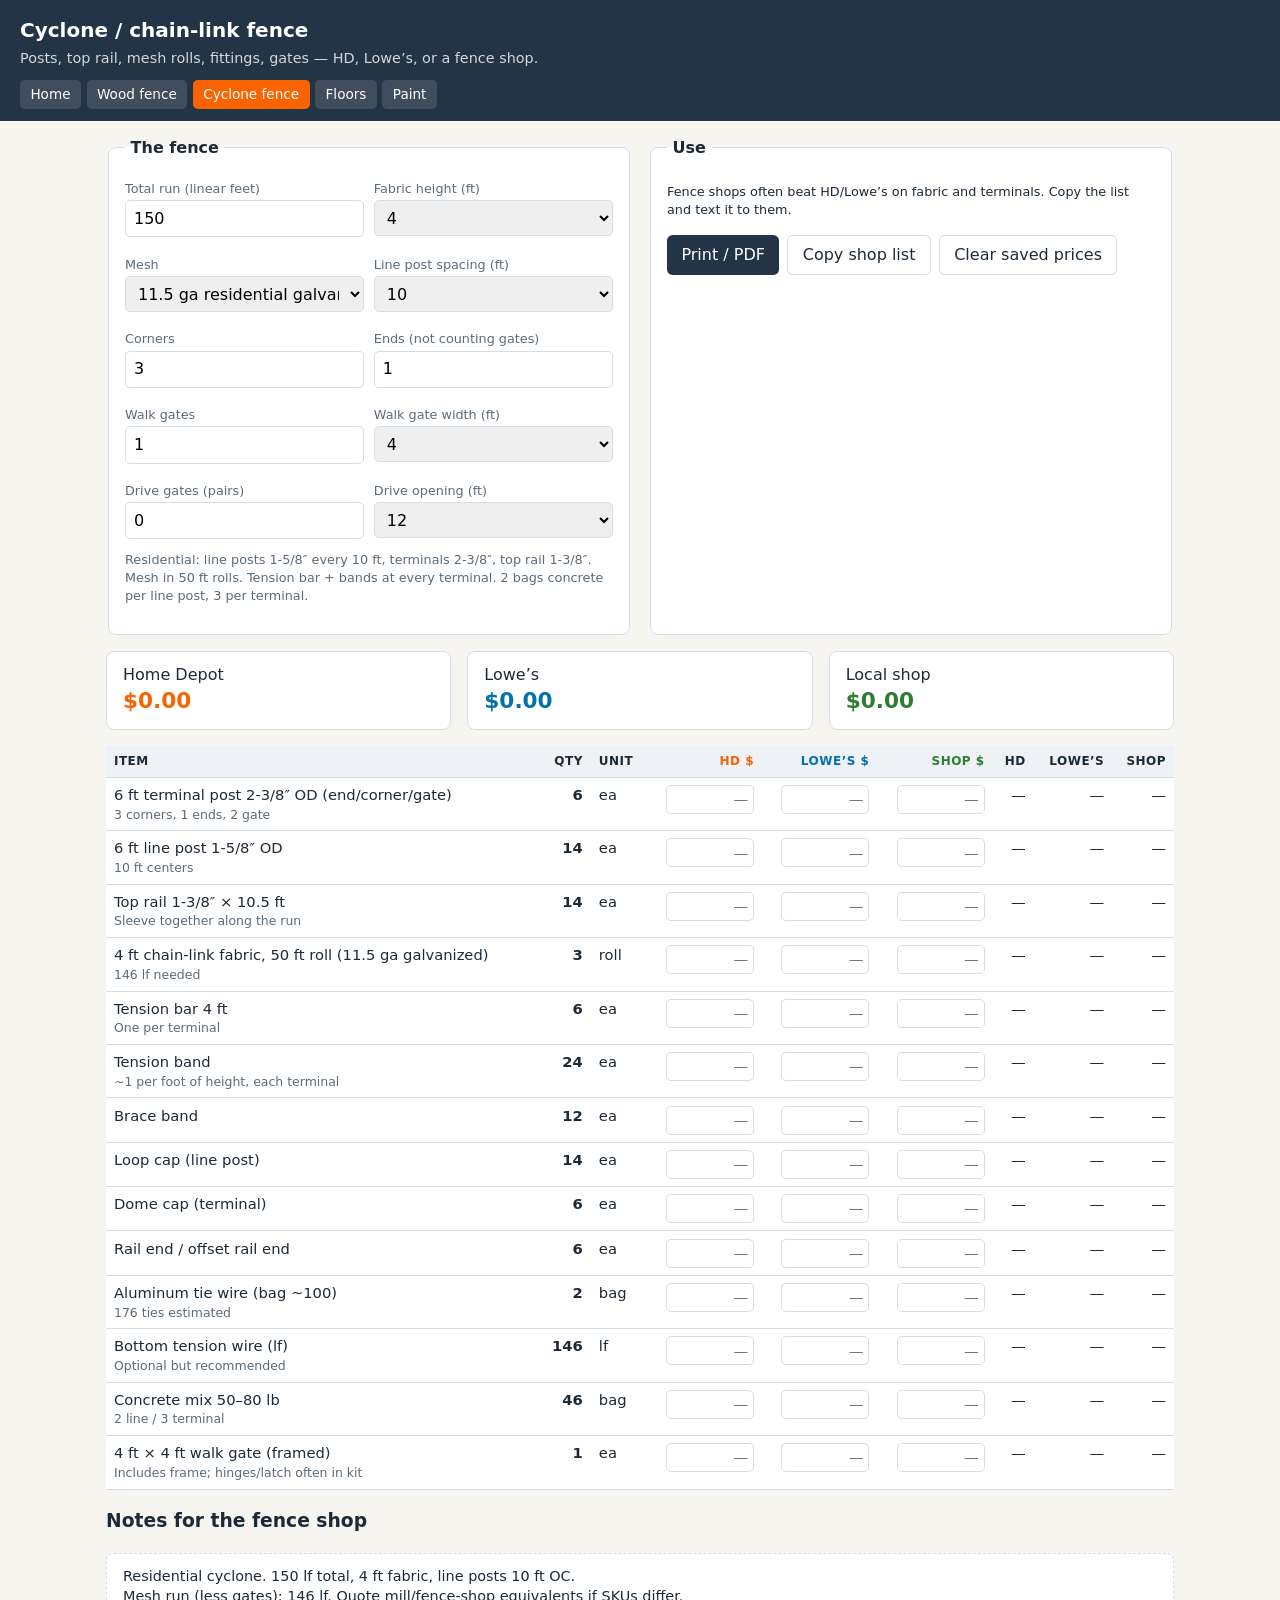
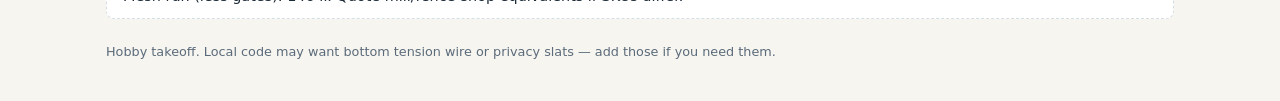
==== chainlink.html @ d181517a "Add files via upload" ====
<!DOCTYPE html>
<html lang="en">
<head>
  <meta charset="utf-8">
  <meta name="viewport" content="width=device-width, initial-scale=1">
  <title>Cyclone / chain-link fence</title>
  <link rel="stylesheet" href="styles.css">
</head>
<body>
  <header>
    <h1>Cyclone / chain-link fence</h1>
    <p>Posts, top rail, mesh rolls, fittings, gates — HD, Lowe’s, or a fence shop.</p>
    <nav>
      <a href="index.html">Home</a>
      <a href="fence.html">Wood fence</a>
      <a class="active" href="chainlink.html">Cyclone fence</a>
      <a href="flooring.html">Floors</a>
      <a href="paint.html">Paint</a>
    </nav>
  </header>
  <div class="wrap">
    <div class="grid no-print">
      <fieldset>
        <legend>The fence</legend>
        <div class="row2">
          <div>
            <label for="length">Total run (linear feet)</label>
            <input id="length" type="number" min="1" step="1" value="150">
          </div>
          <div>
            <label for="height">Fabric height (ft)</label>
            <select id="height">
              <option value="4" selected>4</option>
              <option value="5">5</option>
              <option value="6">6</option>
            </select>
          </div>
          <div>
            <label for="gauge">Mesh</label>
            <select id="gauge">
              <option value="11.5" selected>11.5 ga residential galvanized</option>
              <option value="9">9 ga heavier</option>
              <option value="vinyl">Vinyl-coated 11.5 ga</option>
            </select>
          </div>
          <div>
            <label for="spacing">Line post spacing (ft)</label>
            <select id="spacing">
              <option value="8">8</option>
              <option value="10" selected>10</option>
            </select>
          </div>
          <div>
            <label for="corners">Corners</label>
            <input id="corners" type="number" min="0" value="3">
          </div>
          <div>
            <label for="ends">Ends (not counting gates)</label>
            <input id="ends" type="number" min="0" value="1">
          </div>
          <div>
            <label for="gates">Walk gates</label>
            <input id="gates" type="number" min="0" value="1">
          </div>
          <div>
            <label for="gatew">Walk gate width (ft)</label>
            <select id="gatew">
              <option value="3">3</option>
              <option value="4" selected>4</option>
            </select>
          </div>
          <div>
            <label for="dgates">Drive gates (pairs)</label>
            <input id="dgates" type="number" min="0" value="0">
          </div>
          <div>
            <label for="dgatew">Drive opening (ft)</label>
            <select id="dgatew">
              <option value="10">10</option>
              <option value="12" selected>12</option>
              <option value="14">14</option>
            </select>
          </div>
        </div>
        <p class="hint">Residential: line posts 1-5/8″ every 10 ft, terminals 2-3/8″, top rail 1-3/8″. Mesh in 50 ft rolls. Tension bar + bands at every terminal. 2 bags concrete per line post, 3 per terminal.</p>
      </fieldset>
      <fieldset>
        <legend>Use</legend>
        <p class="hint" style="color:var(--ink)">Fence shops often beat HD/Lowe’s on fabric and terminals. Copy the list and text it to them.</p>
        <div class="actions">
          <button type="button" onclick="window.print()">Print / PDF</button>
          <button type="button" class="ghost" id="copyBtn">Copy shop list</button>
          <button type="button" class="ghost" id="resetPrices">Clear saved prices</button>
        </div>
      </fieldset>
    </div>
    <div class="totals" id="totals"></div>
    <div style="overflow-x:auto;">
      <table id="list">
        <thead>
          <tr>
            <th>Item</th><th class="num">Qty</th><th>Unit</th>
            <th class="num col-hd">HD $</th><th class="num col-lw">Lowe’s $</th><th class="num col-ml">Shop $</th>
            <th class="num">HD</th><th class="num">Lowe’s</th><th class="num">Shop</th>
          </tr>
        </thead>
        <tbody></tbody>
      </table>
    </div>
    <h3>Notes for the fence shop</h3>
    <div class="notes" id="notes"></div>
    <footer>Hobby takeoff. Local code may want bottom tension wire or privacy slats — add those if you need them.</footer>
  </div>
  <script src="common.js"></script>
  <script>
    const KEY = 'chainlinkPrices.v1';
    function takeoff() {
      const length = +HJ.$('length').value;
      const height = +HJ.$('height').value;
      const spacing = +HJ.$('spacing').value;
      const corners = +HJ.$('corners').value;
      const ends = +HJ.$('ends').value;
      const gates = +HJ.$('gates').value;
      const gatew = +HJ.$('gatew').value;
      const dgates = +HJ.$('dgates').value;
      const dgatew = +HJ.$('dgatew').value;
      const gauge = HJ.$('gauge').value;
      const gateOpen = gates * gatew + dgates * dgatew;
      const run = Math.max(0, length - gateOpen);
      const terminals = corners + ends + gates * 2 + dgates * 2;
      const linePosts = Math.max(0, HJ.ceil(run / spacing) - 1);
      const meshLf = HJ.ceil(run);
      const rolls = HJ.ceil(meshLf / 50);
      const topRail = HJ.ceil(run / 10.5); // 10.5 ft sticks typical
      const ties = HJ.ceil(run * (height >= 6 ? 1.5 : 1.2));
      const meshLabel = height + ' ft chain-link fabric, 50 ft roll (' +
        (gauge === 'vinyl' ? 'vinyl-coated 11.5 ga' : gauge + ' ga galvanized') + ')';
      const items = [
        { id: 'term', name: (height + 2) + ' ft terminal post 2-3/8″ OD (end/corner/gate)', qty: terminals, unit: 'ea', note: corners + ' corners, ' + ends + ' ends, ' + (gates * 2 + dgates * 2) + ' gate' },
        { id: 'line', name: (height + 2) + ' ft line post 1-5/8″ OD', qty: linePosts, unit: 'ea', note: spacing + ' ft centers' },
        { id: 'rail', name: 'Top rail 1-3/8″ × 10.5 ft', qty: topRail, unit: 'ea', note: 'Sleeve together along the run' },
        { id: 'mesh', name: meshLabel, qty: rolls, unit: 'roll', note: meshLf + ' lf needed' },
        { id: 'bar', name: 'Tension bar ' + height + ' ft', qty: terminals, unit: 'ea', note: 'One per terminal' },
        { id: 'band', name: 'Tension band', qty: terminals * Math.max(3, height), unit: 'ea', note: '~1 per foot of height, each terminal' },
        { id: 'brace', name: 'Brace band', qty: terminals * 2, unit: 'ea', note: '' },
        { id: 'capl', name: 'Loop cap (line post)', qty: linePosts, unit: 'ea', note: '' },
        { id: 'capt', name: 'Dome cap (terminal)', qty: terminals, unit: 'ea', note: '' },
        { id: 'rend', name: 'Rail end / offset rail end', qty: terminals, unit: 'ea', note: '' },
        { id: 'tie', name: 'Aluminum tie wire (bag ~100)', qty: HJ.ceil(ties / 100), unit: 'bag', note: ties + ' ties estimated' },
        { id: 'wire', name: 'Bottom tension wire (lf)', qty: HJ.ceil(run), unit: 'lf', note: 'Optional but recommended' },
        { id: 'conc', name: 'Concrete mix 50–80 lb', qty: linePosts * 2 + terminals * 3, unit: 'bag', note: '2 line / 3 terminal' },
        { id: 'wgate', name: height + ' ft × ' + gatew + ' ft walk gate (framed)', qty: gates, unit: 'ea', note: 'Includes frame; hinges/latch often in kit' },
        { id: 'dgate', name: height + ' ft × ' + dgatew + ' ft double drive gate', qty: dgates, unit: 'ea', note: 'Pair' }
      ].filter(function (it) { return it.qty > 0; });
      const notes = 'Residential cyclone. ' + length + ' lf total, ' + height + ' ft fabric, line posts ' + spacing + ' ft OC.\nMesh run (less gates): ' + run + ' lf. Quote mill/fence-shop equivalents if SKUs differ.';
      return { items, notes };
    }
    function rebuild() {
      const t = takeoff();
      HJ.renderTable(t.items, KEY, t.notes);
    }
    window.rebuild = rebuild;
    ['length','height','gauge','spacing','corners','ends','gates','gatew','dgates','dgatew'].forEach(function (id) {
      HJ.$(id).addEventListener('input', rebuild);
      HJ.$(id).addEventListener('change', rebuild);
    });
    HJ.wireCopy('copyBtn', function () { const t = takeoff(); return HJ.millText('CYCLONE FENCE — shop quote', t.items, t.notes); });
    HJ.wireReset('resetPrices', KEY, rebuild);
    rebuild();
  </script>
</body>
</html>
---- styles.css ----
:root {
  --ink: #1c2a38;
  --muted: #5b6b7a;
  --line: #d5dde4;
  --hd: #f96302;
  --lowes: #0471af;
  --mill: #2e7d32;
  --paper: #f7f5f0;
}
* { box-sizing: border-box; }
body {
  margin: 0;
  font: 16px/1.4 "Segoe UI", system-ui, sans-serif;
  color: var(--ink);
  background: var(--paper);
}
header {
  background: #243447;
  color: #fff;
  padding: 1rem 1.25rem 0;
}
header h1 { margin: 0; font-size: 1.25rem; font-weight: 650; }
header p { margin: .25rem 0 .75rem; opacity: .8; font-size: .9rem; }
nav {
  display: flex;
  flex-wrap: wrap;
  gap: .35rem;
  padding-bottom: .75rem;
}
nav a {
  color: #fff;
  text-decoration: none;
  font-size: .85rem;
  padding: .3rem .65rem;
  border-radius: .3rem;
  background: rgba(255,255,255,.12);
}
nav a:hover, nav a.active { background: #f96302; }
.wrap { max-width: 1100px; margin: 0 auto; padding: 1rem; }
.grid {
  display: grid;
  grid-template-columns: 1fr 1fr;
  gap: 1rem;
}
@media (max-width: 800px) { .grid { grid-template-columns: 1fr; } }
fieldset {
  border: 1px solid var(--line);
  background: #fff;
  border-radius: .5rem;
  padding: .75rem 1rem 1rem;
}
legend { font-weight: 650; padding: 0 .35rem; }
label { display: block; font-size: .8rem; color: var(--muted); margin: .55rem 0 .15rem; }
input, select, textarea {
  width: 100%;
  padding: .4rem .5rem;
  border: 1px solid var(--line);
  border-radius: .3rem;
  font: inherit;
}
.row2 { display: grid; grid-template-columns: 1fr 1fr; gap: .6rem; }
.row3 { display: grid; grid-template-columns: 1fr 1fr 1fr; gap: .5rem; }
.hint { font-size: .8rem; color: var(--muted); margin-top: .75rem; }
table { width: 100%; border-collapse: collapse; background: #fff; }
th, td { border-bottom: 1px solid var(--line); padding: .45rem .5rem; text-align: left; font-size: .92rem; vertical-align: top; }
th { background: #eef2f6; font-size: .75rem; text-transform: uppercase; letter-spacing: .04em; }
td.num, th.num { text-align: right; white-space: nowrap; }
.col-hd { color: var(--hd); }
.col-lw { color: var(--lowes); }
.col-ml { color: var(--mill); }
input.price { width: 5.5rem; text-align: right; padding: .2rem .3rem; }
.totals { display: flex; gap: 1rem; flex-wrap: wrap; margin: 1rem 0; }
.tot {
  flex: 1;
  min-width: 10rem;
  background: #fff;
  border: 1px solid var(--line);
  border-radius: .5rem;
  padding: .75rem 1rem;
}
.tot b { display: block; font-size: 1.35rem; }
.tot.hd b { color: var(--hd); }
.tot.lw b { color: var(--lowes); }
.tot.ml b { color: var(--mill); }
.win { font-weight: 700; }
.actions { display: flex; gap: .5rem; flex-wrap: wrap; margin: 1rem 0; }
button, .btn {
  background: #243447;
  color: #fff;
  border: 0;
  border-radius: .35rem;
  padding: .5rem .9rem;
  font: inherit;
  cursor: pointer;
}
button.ghost { background: #fff; color: var(--ink); border: 1px solid var(--line); }
.notes { white-space: pre-wrap; background: #fff; border: 1px dashed var(--line); padding: .75rem 1rem; border-radius: .5rem; font-size: .9rem; }
.cards { display: grid; grid-template-columns: repeat(auto-fill, minmax(220px, 1fr)); gap: 1rem; }
.card {
  display: block;
  background: #fff;
  border: 1px solid var(--line);
  border-radius: .5rem;
  padding: 1rem;
  text-decoration: none;
  color: inherit;
}
.card h2 { margin: 0 0 .35rem; font-size: 1.05rem; }
.card p { margin: 0; color: var(--muted); font-size: .9rem; }
.room {
  border: 1px solid var(--line);
  border-radius: .4rem;
  padding: .6rem;
  margin-top: .6rem;
  background: #fafafa;
}
.room h3 { margin: 0 0 .4rem; font-size: .95rem; display: flex; justify-content: space-between; }
footer { color: var(--muted); font-size: .8rem; margin: 1.5rem 0; }
@media print {
  header, .no-print, footer, nav { display: none !important; }
  body { background: #fff; }
  fieldset { break-inside: avoid; }
}
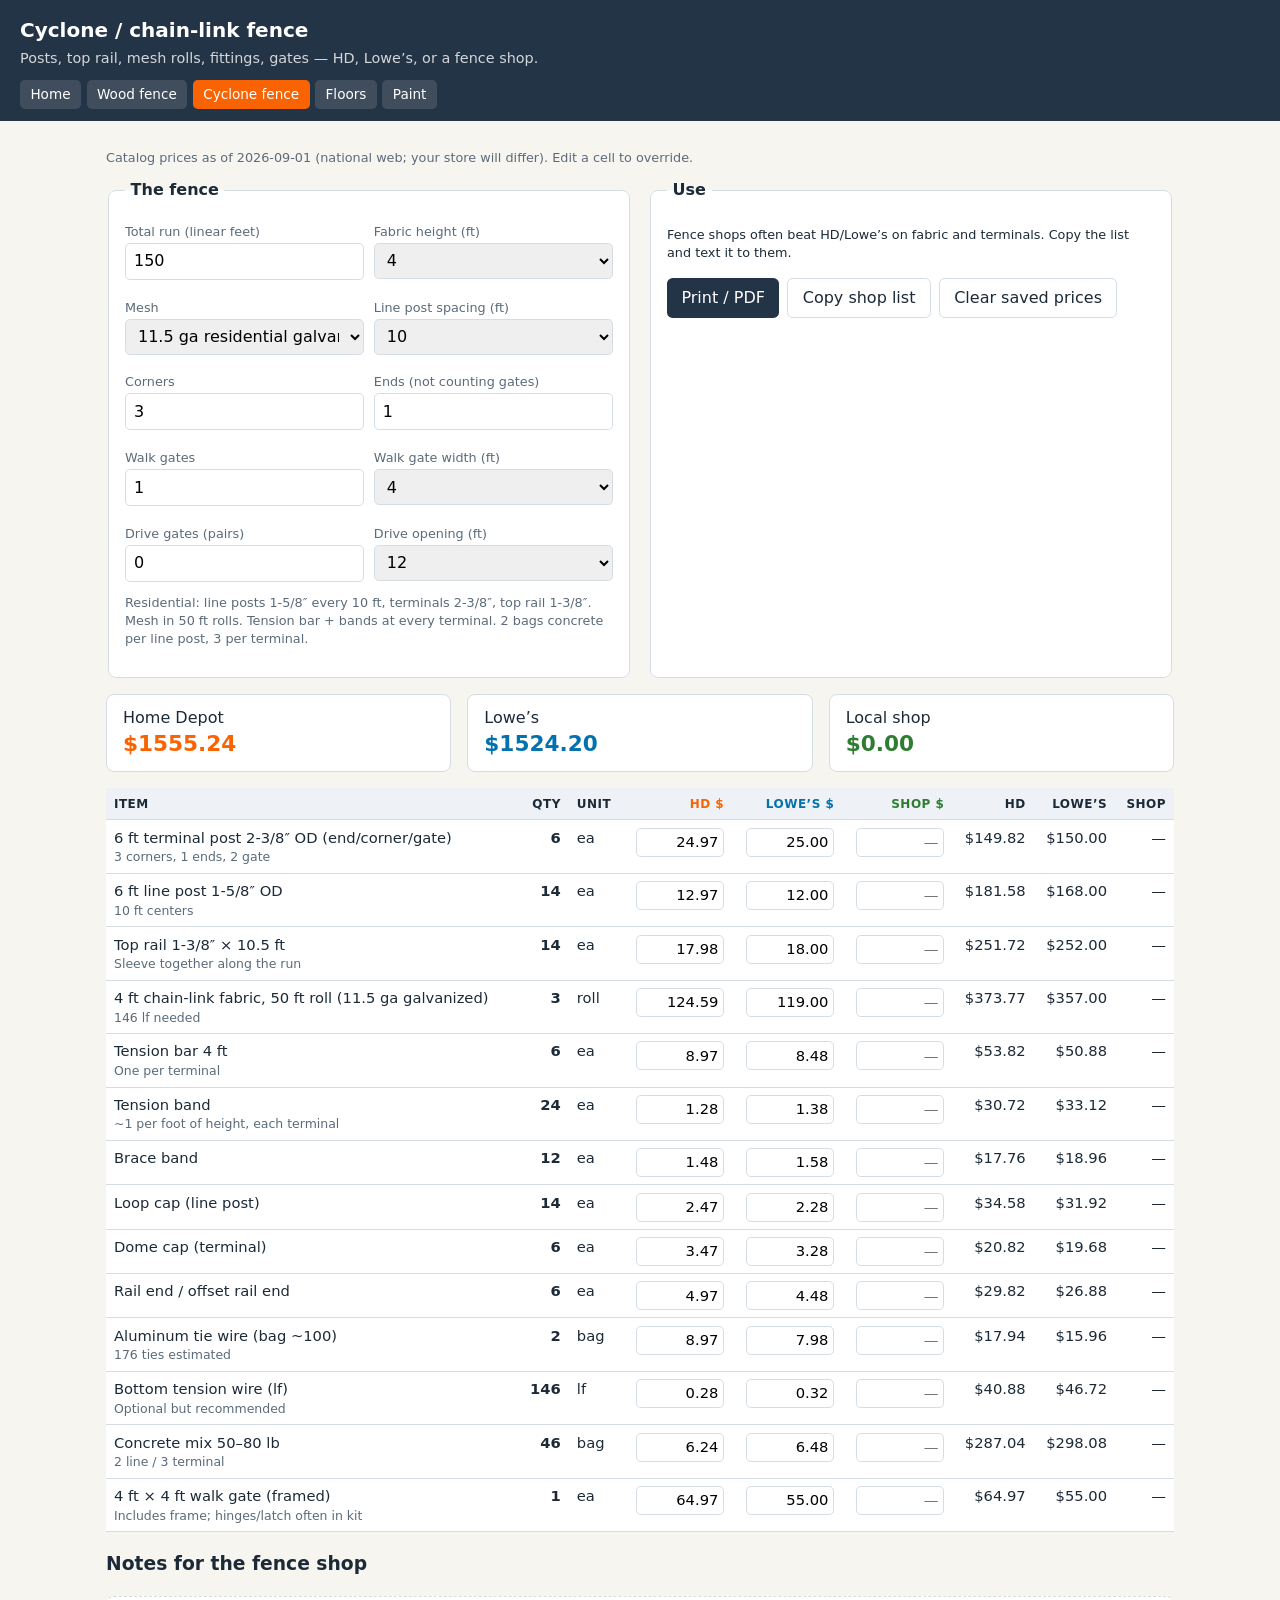
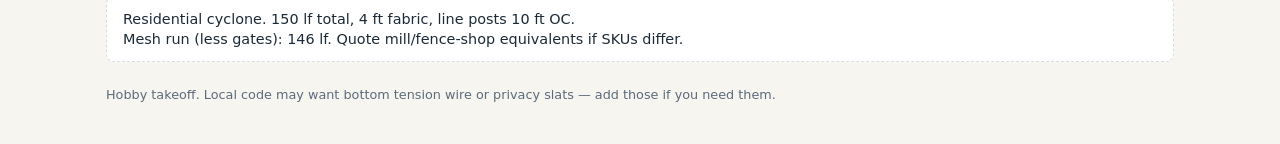
==== commit cdb452fd: "Add files via upload" ====
--- a/chainlink.html
+++ b/chainlink.html
@@ -19,6 +19,7 @@
     </nav>
   </header>
   <div class="wrap">
+    <p class="hint" id="priceAsOf">Loading catalog prices…</p>
     <div class="grid no-print">
       <fieldset>
         <legend>The fence</legend>
@@ -111,6 +112,7 @@
     <div class="notes" id="notes"></div>
     <footer>Hobby takeoff. Local code may want bottom tension wire or privacy slats — add those if you need them.</footer>
   </div>
+  <script src="prices.js"></script>
   <script src="common.js"></script>
   <script>
     const KEY = 'chainlinkPrices.v1';
@@ -166,7 +168,7 @@
     });
     HJ.wireCopy('copyBtn', function () { const t = takeoff(); return HJ.millText('CYCLONE FENCE — shop quote', t.items, t.notes); });
     HJ.wireReset('resetPrices', KEY, rebuild);
-    rebuild();
+    HJ.loadCatalog(rebuild);
   </script>
 </body>
 </html>
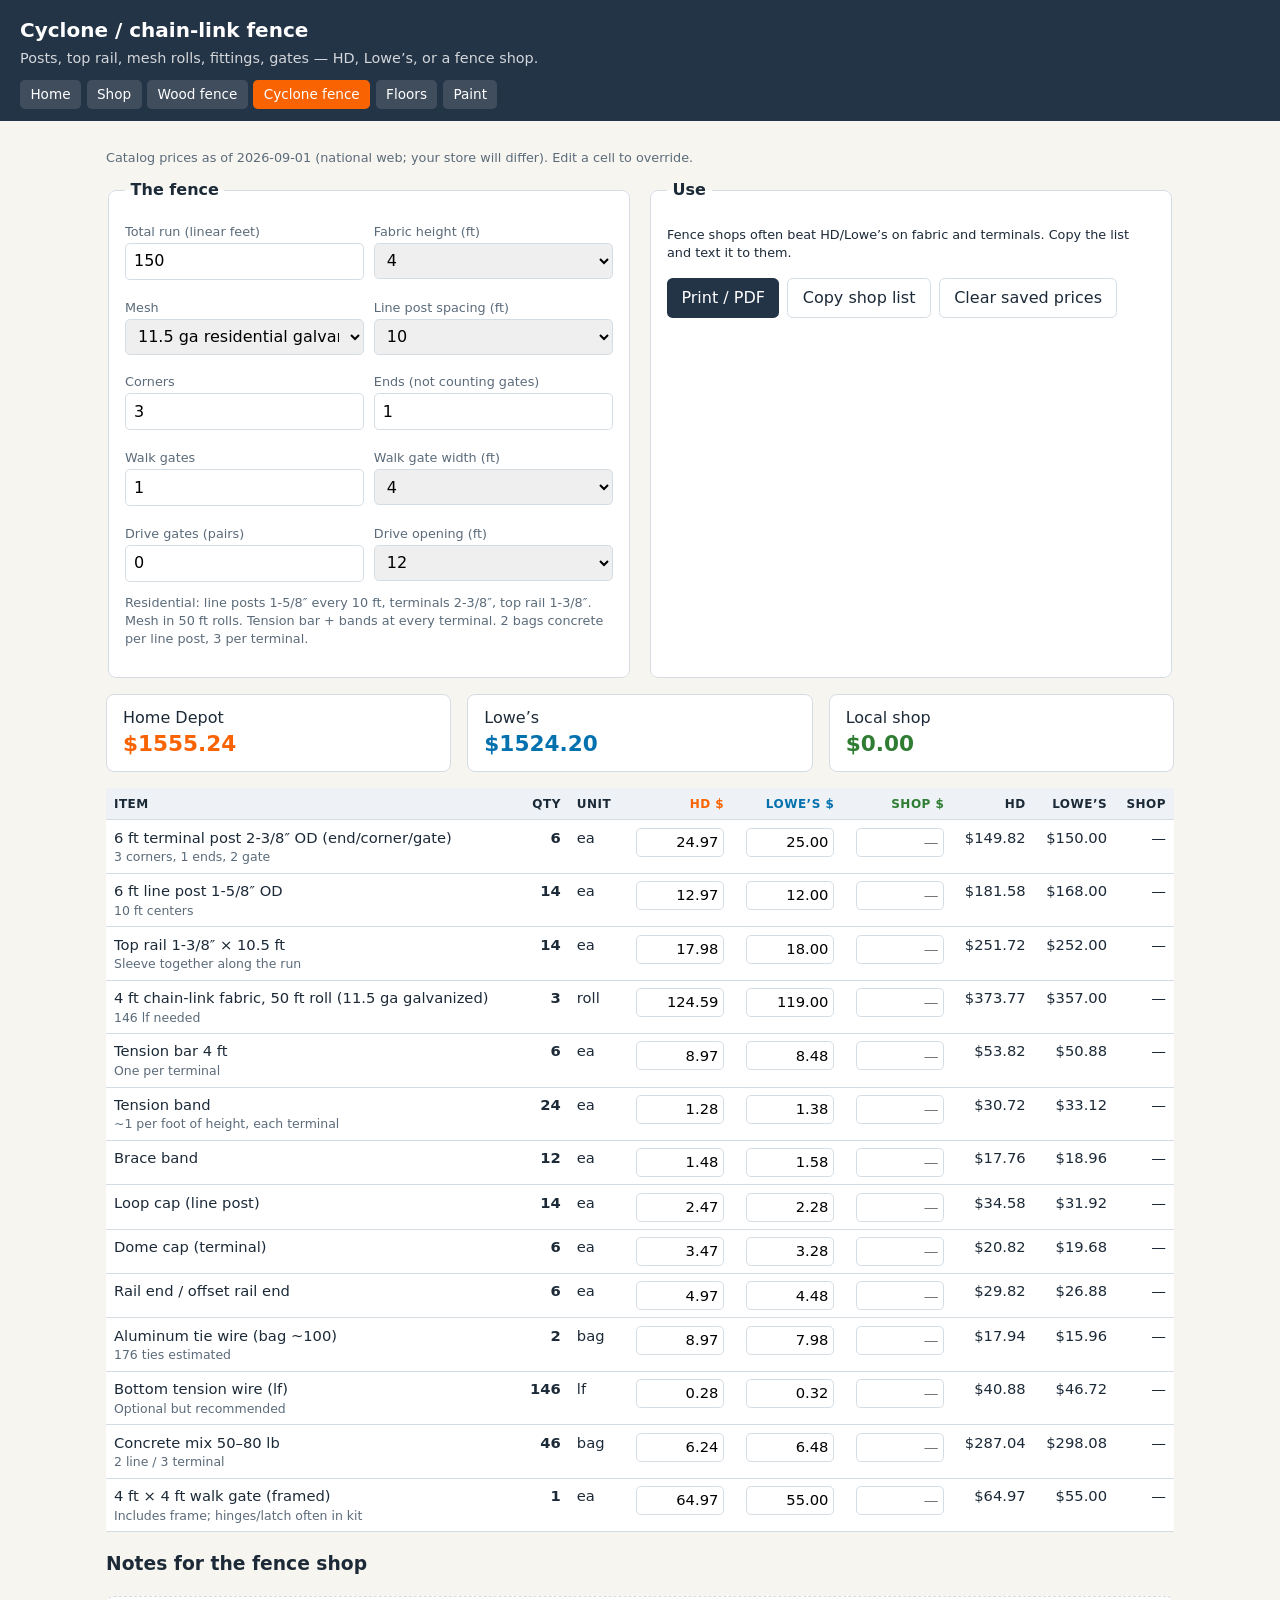
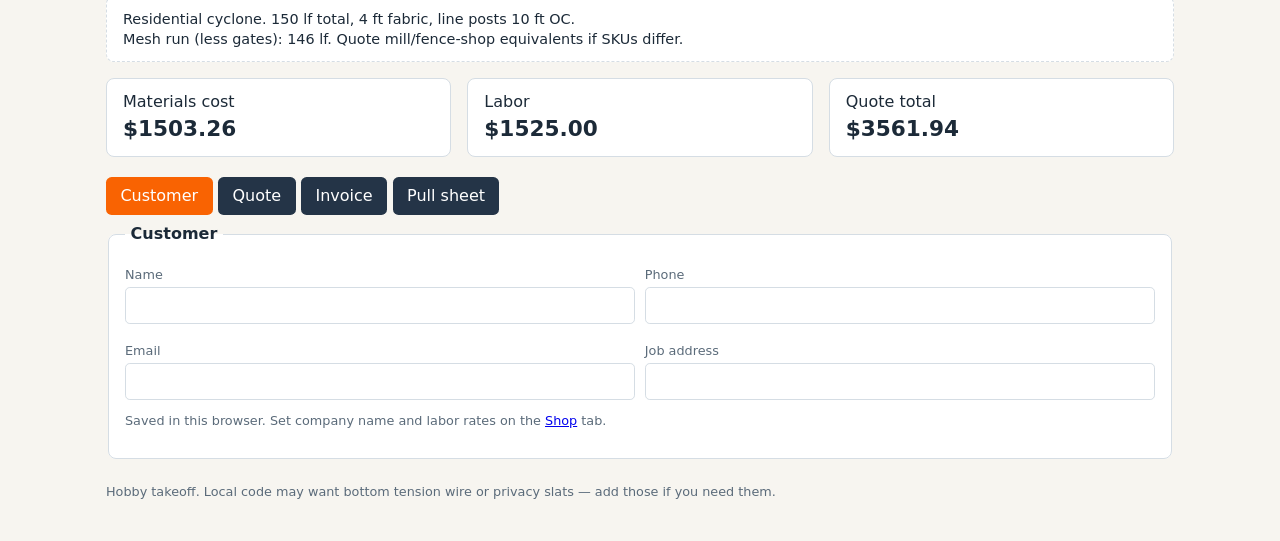
==== commit d95ea380: "Add files via upload" ====
--- a/chainlink.html
+++ b/chainlink.html
@@ -12,6 +12,7 @@
     <p>Posts, top rail, mesh rolls, fittings, gates — HD, Lowe’s, or a fence shop.</p>
     <nav>
       <a href="index.html">Home</a>
+      <a href="shop.html">Shop</a>
       <a href="fence.html">Wood fence</a>
       <a class="active" href="chainlink.html">Cyclone fence</a>
       <a href="flooring.html">Floors</a>
@@ -114,6 +115,7 @@
   </div>
   <script src="prices.js"></script>
   <script src="common.js"></script>
+  <script src="shop.js"></script>
   <script>
     const KEY = 'chainlinkPrices.v1';
     function takeoff() {
@@ -155,11 +157,16 @@
         { id: 'dgate', name: height + ' ft × ' + dgatew + ' ft double drive gate', qty: dgates, unit: 'ea', note: 'Pair' }
       ].filter(function (it) { return it.qty > 0; });
       const notes = 'Residential cyclone. ' + length + ' lf total, ' + height + ' ft fabric, line posts ' + spacing + ' ft OC.\nMesh run (less gates): ' + run + ' lf. Quote mill/fence-shop equivalents if SKUs differ.';
-      return { items, notes };
+      const labor = [
+        { name: 'Install chain-link fence', qty: run, unit: 'lf', rate: HJ.rate('chainLf') },
+        { name: 'Hang chain-link gate', qty: gates + dgates, unit: 'ea', rate: HJ.rate('chainGate') }
+      ];
+      return { items, notes, labor };
     }
     function rebuild() {
       const t = takeoff();
       HJ.renderTable(t.items, KEY, t.notes);
+      HJ.setJob({ title: 'Cyclone / chain-link fence', items: t.items, labor: t.labor, notes: t.notes, priceKey: KEY });
     }
     window.rebuild = rebuild;
     ['length','height','gauge','spacing','corners','ends','gates','gatew','dgates','dgatew'].forEach(function (id) {
@@ -168,6 +175,7 @@
     });
     HJ.wireCopy('copyBtn', function () { const t = takeoff(); return HJ.millText('CYCLONE FENCE — shop quote', t.items, t.notes); });
     HJ.wireReset('resetPrices', KEY, rebuild);
+    HJ.mountDocs();
     HJ.loadCatalog(rebuild);
   </script>
 </body>
--- a/styles.css
+++ b/styles.css
@@ -116,8 +116,33 @@
 }
 .room h3 { margin: 0 0 .4rem; font-size: .95rem; display: flex; justify-content: space-between; }
 footer { color: var(--muted); font-size: .8rem; margin: 1.5rem 0; }
+.tabs { display: flex; gap: .35rem; flex-wrap: wrap; margin: 1.25rem 0 .5rem; }
+.tabs button.active { background: #f96302; }
+.doc {
+  background: #fff;
+  border: 1px solid var(--line);
+  border-radius: .5rem;
+  padding: 1.25rem 1.5rem;
+  margin-bottom: 1rem;
+}
+.doc-head { display: flex; justify-content: space-between; gap: 1rem; flex-wrap: wrap; border-bottom: 3px solid #243447; padding-bottom: .75rem; margin-bottom: 1rem; }
+.doc-head h2 { margin: 0 0 .2rem; font-size: 1.4rem; }
+.doc-meta { font-size: .9rem; color: var(--muted); }
+.doc-parties { display: grid; grid-template-columns: 1fr 1fr; gap: 1rem; margin-bottom: 1rem; }
+.doc table { margin: .5rem 0; }
+.doc .sum { width: 16rem; margin-left: auto; }
+.doc .sum td { border: 0; padding: .2rem 0; }
+.doc .grand { font-size: 1.15rem; font-weight: 700; }
+.panel { display: none; }
+.panel.show { display: block; }
 @media print {
-  header, .no-print, footer, nav { display: none !important; }
+  header, .no-print, footer, nav, .tabs, #priceAsOf { display: none !important; }
   body { background: #fff; }
   fieldset { break-inside: avoid; }
+  body.print-pull #docsRoot, body.print-quote #list, body.print-invoice #list,
+  body.print-quote #totals, body.print-invoice #totals, body.print-quote #notes, body.print-invoice #notes { display: none !important; }
+  body.print-pull .doc-quote, body.print-pull .doc-invoice { display: none !important; }
+  body.print-quote .doc-pull, body.print-quote .doc-invoice { display: none !important; }
+  body.print-invoice .doc-pull, body.print-invoice .doc-quote { display: none !important; }
+  .doc { border: 0; }
 }
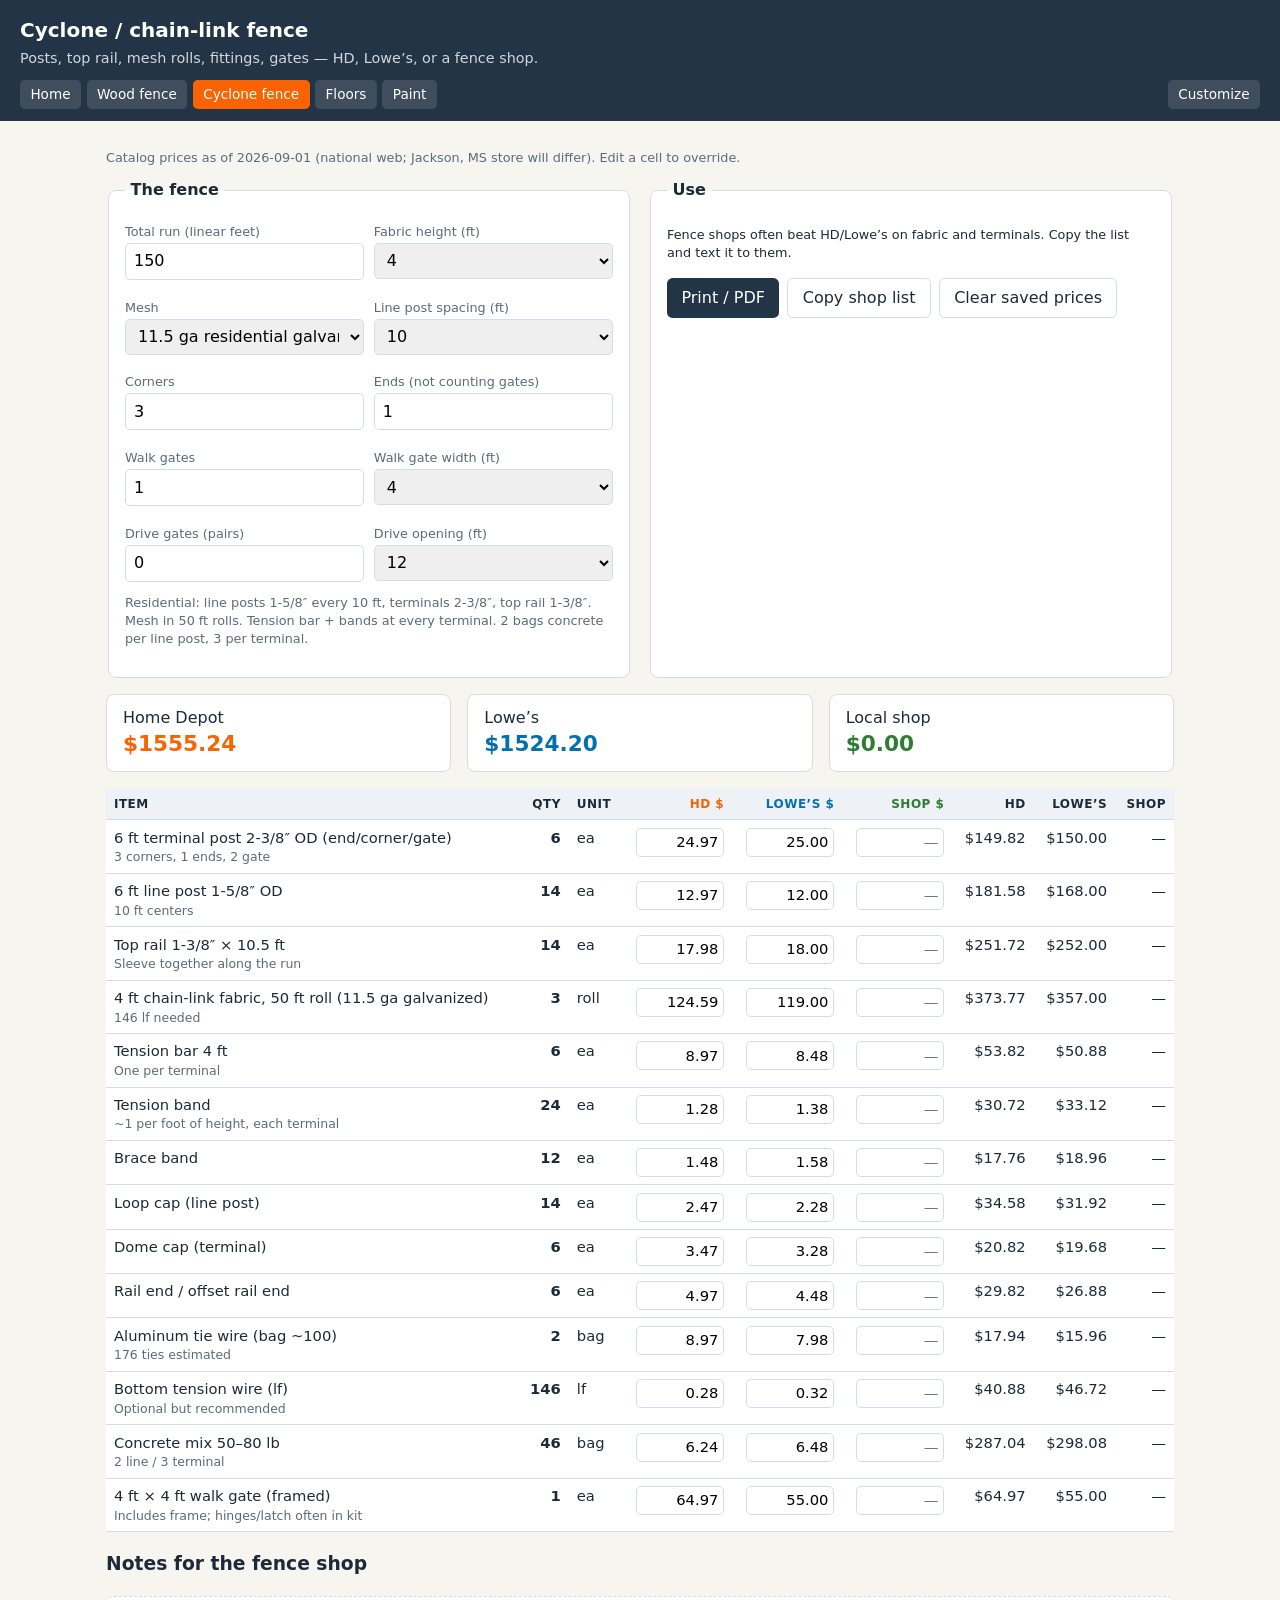
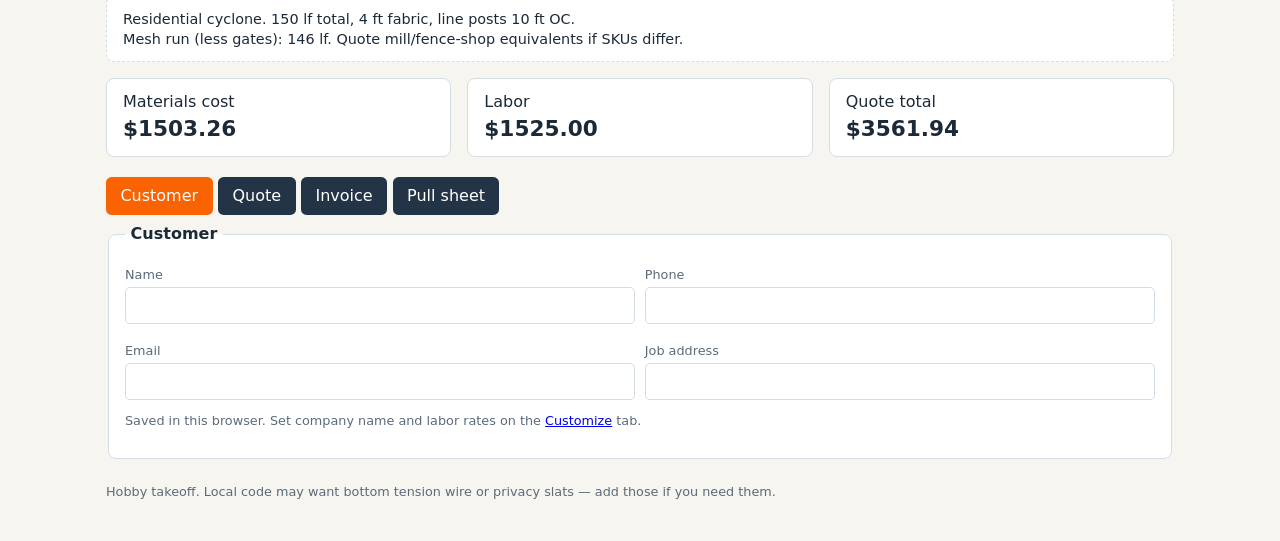
==== commit 12282eaa: "Add files via upload" ====
--- a/chainlink.html
+++ b/chainlink.html
@@ -12,11 +12,11 @@
     <p>Posts, top rail, mesh rolls, fittings, gates — HD, Lowe’s, or a fence shop.</p>
     <nav>
       <a href="index.html">Home</a>
-      <a href="shop.html">Shop</a>
       <a href="fence.html">Wood fence</a>
       <a class="active" href="chainlink.html">Cyclone fence</a>
       <a href="flooring.html">Floors</a>
       <a href="paint.html">Paint</a>
+      <a class="nav-end" href="shop.html">Customize</a>
     </nav>
   </header>
   <div class="wrap">
--- a/styles.css
+++ b/styles.css
@@ -36,6 +36,7 @@
   background: rgba(255,255,255,.12);
 }
 nav a:hover, nav a.active { background: #f96302; }
+nav a.nav-end { margin-left: auto; }
 .wrap { max-width: 1100px; margin: 0 auto; padding: 1rem; }
 .grid {
   display: grid;
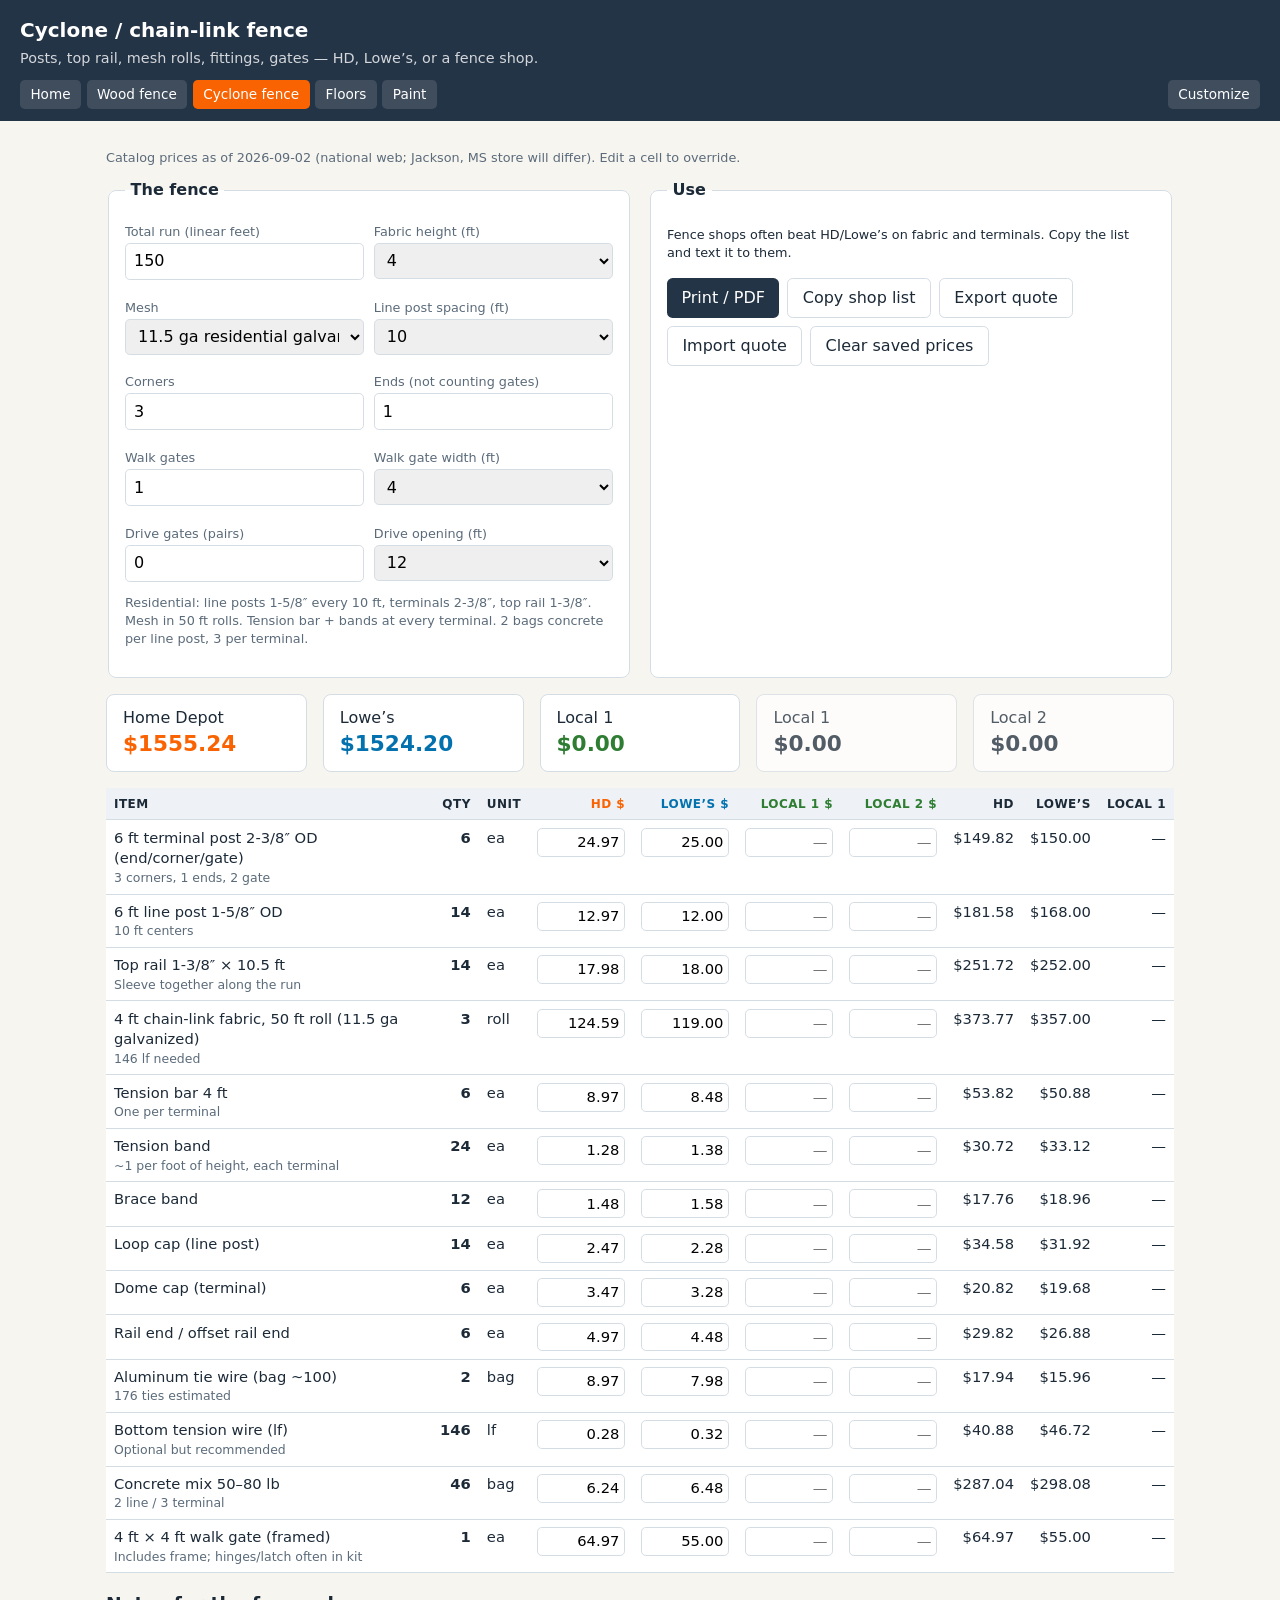
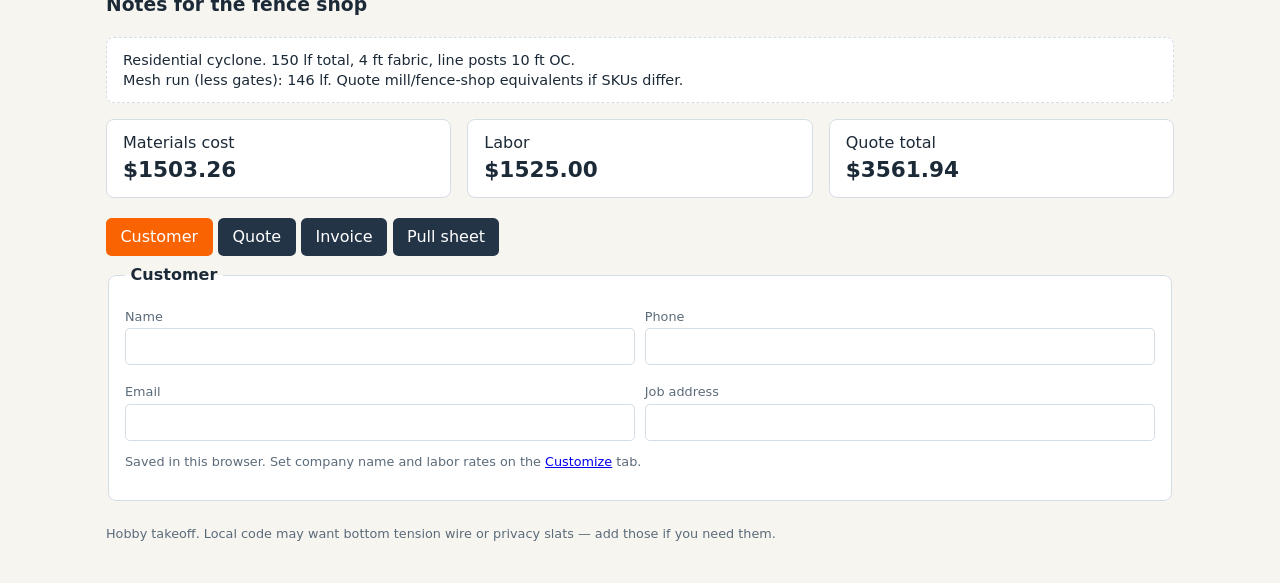
==== commit 02f8b4e7: "Add files via upload Fixed local pricing" ====
--- a/chainlink.html
+++ b/chainlink.html
@@ -92,6 +92,9 @@
         <div class="actions">
           <button type="button" onclick="window.print()">Print / PDF</button>
           <button type="button" class="ghost" id="copyBtn">Copy shop list</button>
+          <button type="button" class="ghost" id="exportQuote">Export quote</button>
+          <button type="button" class="ghost" id="importQuote">Import quote</button>
+          <input type="file" id="quoteFile" accept="application/json,.json" hidden>
           <button type="button" class="ghost" id="resetPrices">Clear saved prices</button>
         </div>
       </fieldset>
@@ -102,8 +105,9 @@
         <thead>
           <tr>
             <th>Item</th><th class="num">Qty</th><th>Unit</th>
-            <th class="num col-hd">HD $</th><th class="num col-lw">Lowe’s $</th><th class="num col-ml">Shop $</th>
-            <th class="num">HD</th><th class="num">Lowe’s</th><th class="num">Shop</th>
+            <th class="num col-hd">HD $</th><th class="num col-lw">Lowe’s $</th>
+            <th class="num col-ml" id="th-l1">Local 1 $</th><th class="num col-ml" id="th-l2">Local 2 $</th>
+            <th class="num">HD</th><th class="num">Lowe’s</th><th class="num" id="th-cmp">Local</th>
           </tr>
         </thead>
         <tbody></tbody>
@@ -173,8 +177,13 @@
       HJ.$(id).addEventListener('input', rebuild);
       HJ.$(id).addEventListener('change', rebuild);
     });
-    HJ.wireCopy('copyBtn', function () { const t = takeoff(); return HJ.millText('CYCLONE FENCE — shop quote', t.items, t.notes); });
+    HJ.wireCopy('copyBtn', function () { const t = takeoff(); return HJ.millText('CYCLONE FENCE — local quote', t.items, t.notes); });
     HJ.wireReset('resetPrices', KEY, rebuild);
+    HJ.wireQuoteIO({
+      page: 'chainlink.html', priceKey: KEY, title: 'Cyclone fence',
+      inputIds: ['length','height','gauge','spacing','corners','ends','gates','gatew','dgates','dgatew'],
+      rebuild: rebuild
+    });
     HJ.mountDocs();
     HJ.loadCatalog(rebuild);
   </script>
